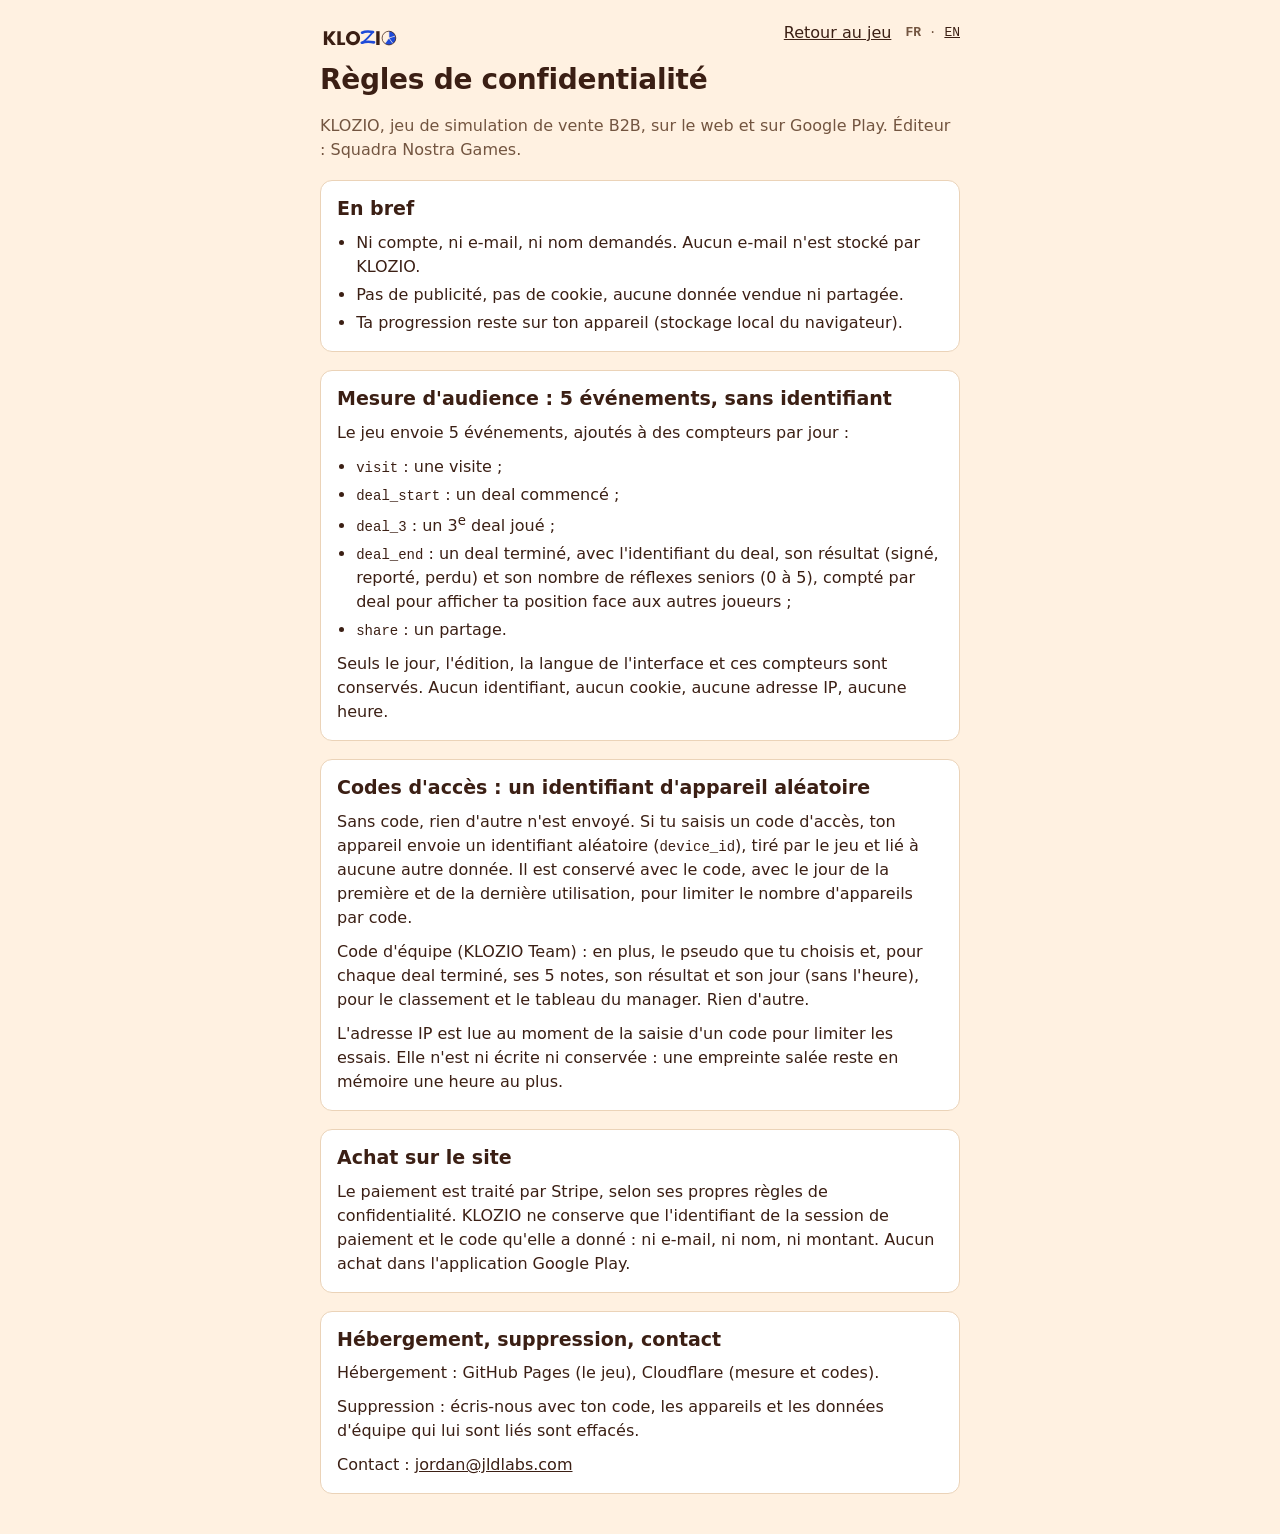
==== confidentialite/index.html @ aa786d2f "Publier le jeu (source 8d923de)" ====
<!doctype html>
<html lang="fr">
<head>
<meta charset="utf-8">
<meta name="viewport" content="width=device-width,initial-scale=1,viewport-fit=cover">
<title>KLOZIO · Règles de confidentialité</title>
<meta name="description" content="Règles de confidentialité de KLOZIO, jeu édité par Squadra Nostra Games.">
<meta name="theme-color" content="#FFF1E1">
<link rel="icon" href="../assets/icons/favicon-32.png" sizes="32x32">
<link rel="stylesheet" href="../src/ui/fonts.css">
<!-- Généré par scripts/confidentialite.js (npm run dist) depuis i18n/fr.json. -->
<style>
:root{--bg:#FFF1E1;--surface:#FFFFFF;--line:#EBD3B8;--fg:#3B1F14;--muted:#735540;--accent:#1F4BD8;
  --display:"Outfit",ui-sans-serif,system-ui,sans-serif;--body:"Inter",ui-sans-serif,system-ui,sans-serif;--mono:"IBM Plex Mono",ui-monospace,Menlo,monospace}
*{box-sizing:border-box}
html{-webkit-text-size-adjust:100%;text-size-adjust:100%}
body{margin:0;background:var(--bg);color:var(--fg);font:400 16px/1.5 var(--body);padding:0 max(16px,env(safe-area-inset-right,0px)) 0 max(16px,env(safe-area-inset-left,0px))}
main{max-width:640px;margin:0 auto;padding:20px 0 40px;display:flex;flex-direction:column;gap:18px}
h1{font:800 28px/1.15 var(--display);letter-spacing:-.01em;margin:0}
h2{font:700 19px/1.25 var(--display);margin:0}
p,ul{margin:0}
ul{padding-left:1.2em;display:flex;flex-direction:column;gap:4px}
a{color:var(--fg)}
code{font:500 14px/1.4 var(--mono)}
.top{display:flex;justify-content:space-between;align-items:center;gap:12px}
.top img{height:26px;width:auto;display:block}
.nav{display:flex;align-items:center;gap:14px}
.langs{font:500 13px/1.4 var(--mono);color:var(--muted)}
.card{background:var(--surface);border:1px solid var(--line);border-radius:12px;padding:16px;display:flex;flex-direction:column;gap:10px}
.muted{color:var(--muted)}
a:focus-visible{outline:3px solid var(--accent);outline-offset:2px}
</style>
</head>
<body>
<main>
  <div class="top"><a href="../"><img src="../public/brand/klozio_wordmark_chocolat_bleu.svg" alt="KLOZIO" width="130" height="26"></a><span class="nav"><a href="../">Retour au jeu</a><span class="langs"><b lang="fr">FR</b> · <a href="../en/confidentialite/" lang="en" hreflang="en">EN</a></span></span></div>
  <h1>Règles de confidentialité</h1>
  <p class="muted">KLOZIO, jeu de simulation de vente B2B, sur le web et sur Google Play. Éditeur : Squadra Nostra Games.</p>
  <section class="card">
    <h2>En bref</h2>
    <ul>
      <li>Ni compte, ni e-mail, ni nom demandés. Aucun e-mail n'est stocké par KLOZIO.</li>
      <li>Pas de publicité, pas de cookie, aucune donnée vendue ni partagée.</li>
      <li>Ta progression reste sur ton appareil (stockage local du navigateur).</li>
    </ul>
  </section>
  <section class="card">
    <h2>Mesure d'audience : 5 événements, sans identifiant</h2>
    <p>Le jeu envoie 5 événements, ajoutés à des compteurs par jour :</p>
    <ul>
      <li><code>visit</code> : une visite ;</li>
      <li><code>deal_start</code> : un deal commencé ;</li>
      <li><code>deal_3</code> : un 3<sup>e</sup> deal joué ;</li>
      <li><code>deal_end</code> : un deal terminé, avec l'identifiant du deal, son résultat (signé, reporté, perdu) et son nombre de réflexes seniors (0 à 5), compté par deal pour afficher ta position face aux autres joueurs ;</li>
      <li><code>share</code> : un partage.</li>
    </ul>
    <p>Seuls le jour, l'édition, la langue de l'interface et ces compteurs sont conservés. Aucun identifiant, aucun cookie, aucune adresse IP, aucune heure.</p>
  </section>
  <section class="card">
    <h2>Codes d'accès : un identifiant d'appareil aléatoire</h2>
    <p>Sans code, rien d'autre n'est envoyé. Si tu saisis un code d'accès, ton appareil envoie un identifiant aléatoire (<code>device_id</code>), tiré par le jeu et lié à aucune autre donnée. Il est conservé avec le code, avec le jour de la première et de la dernière utilisation, pour limiter le nombre d'appareils par code.</p>
    <p>Code d'équipe (KLOZIO Team) : en plus, le pseudo que tu choisis et, pour chaque deal terminé, ses 5 notes, son résultat et son jour (sans l'heure), pour le classement et le tableau du manager. Rien d'autre.</p>
    <p>L'adresse IP est lue au moment de la saisie d'un code pour limiter les essais. Elle n'est ni écrite ni conservée : une empreinte salée reste en mémoire une heure au plus.</p>
  </section>
  <section class="card">
    <h2>Achat sur le site</h2>
    <p>Le paiement est traité par Stripe, selon ses propres règles de confidentialité. KLOZIO ne conserve que l'identifiant de la session de paiement et le code qu'elle a donné : ni e-mail, ni nom, ni montant. Aucun achat dans l'application Google Play.</p>
  </section>
  <section class="card">
    <h2>Hébergement, suppression, contact</h2>
    <p>Hébergement : GitHub Pages (le jeu), Cloudflare (mesure et codes).</p>
    <p>Suppression : écris-nous avec ton code, les appareils et les données d'équipe qui lui sont liés sont effacés.</p>
    <p>Contact : <a href="mailto:jordan@jldlabs.com?subject=KLOZIO%20confidentialit%C3%A9">jordan@jldlabs.com</a></p>
  </section>
</main>
</body>
</html>
---- src/ui/fonts.css ----
/* Polices embarquées (SIL OFL 1.1, licences dans assets/fonts/), sous-ensemble latin, tirées de Google Fonts.
   M8 v2 : Outfit 800 (titres, scores), Inter 400/500 (corps), IBM Plex Mono 500 (chiffres, codes). Rien d'autre. */
@font-face{font-family:"Outfit";font-style:normal;font-weight:800;font-display:swap;
  src:url("../../assets/fonts/outfit-latin.woff2") format("woff2")}
@font-face{font-family:"Inter";font-style:normal;font-weight:400 500;font-display:swap;
  src:url("../../assets/fonts/inter-latin.woff2") format("woff2")}
@font-face{font-family:"IBM Plex Mono";font-style:normal;font-weight:500;font-display:swap;
  src:url("../../assets/fonts/ibm-plex-mono-500-latin.woff2") format("woff2")}
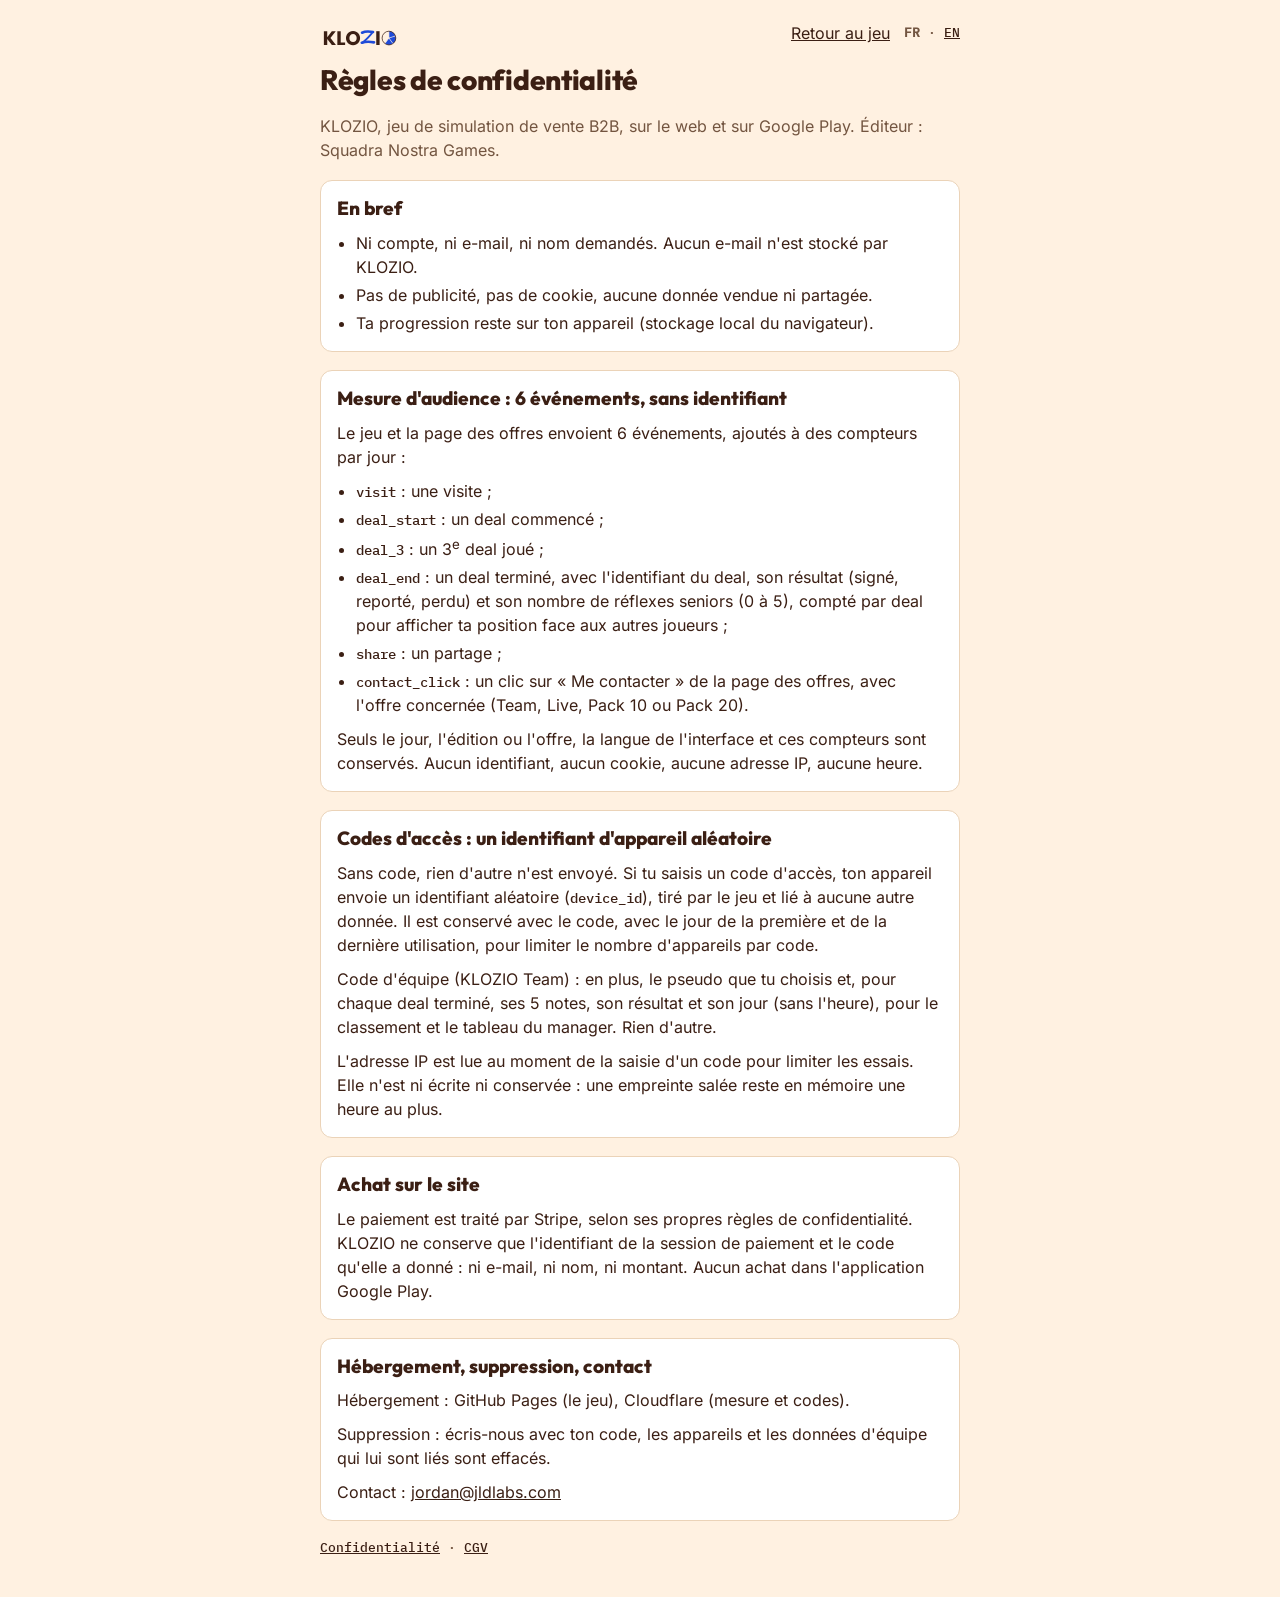
==== commit 74e3c7bc: "Publier le jeu (source 56c605c)" ====
--- a/confidentialite/index.html
+++ b/confidentialite/index.html
@@ -28,6 +28,7 @@
 .langs{font:500 13px/1.4 var(--mono);color:var(--muted)}
 .card{background:var(--surface);border:1px solid var(--line);border-radius:12px;padding:16px;display:flex;flex-direction:column;gap:10px}
 .muted{color:var(--muted)}
+.foot{font:500 13px/1.4 var(--mono);color:var(--muted)}
 a:focus-visible{outline:3px solid var(--accent);outline-offset:2px}
 </style>
 </head>
@@ -45,16 +46,17 @@
     </ul>
   </section>
   <section class="card">
-    <h2>Mesure d'audience : 5 événements, sans identifiant</h2>
-    <p>Le jeu envoie 5 événements, ajoutés à des compteurs par jour :</p>
+    <h2>Mesure d'audience : 6 événements, sans identifiant</h2>
+    <p>Le jeu et la page des offres envoient 6 événements, ajoutés à des compteurs par jour :</p>
     <ul>
       <li><code>visit</code> : une visite ;</li>
       <li><code>deal_start</code> : un deal commencé ;</li>
       <li><code>deal_3</code> : un 3<sup>e</sup> deal joué ;</li>
       <li><code>deal_end</code> : un deal terminé, avec l'identifiant du deal, son résultat (signé, reporté, perdu) et son nombre de réflexes seniors (0 à 5), compté par deal pour afficher ta position face aux autres joueurs ;</li>
-      <li><code>share</code> : un partage.</li>
+      <li><code>share</code> : un partage ;</li>
+      <li><code>contact_click</code> : un clic sur « Me contacter » de la page des offres, avec l'offre concernée (Team, Live, Pack 10 ou Pack 20).</li>
     </ul>
-    <p>Seuls le jour, l'édition, la langue de l'interface et ces compteurs sont conservés. Aucun identifiant, aucun cookie, aucune adresse IP, aucune heure.</p>
+    <p>Seuls le jour, l'édition ou l'offre, la langue de l'interface et ces compteurs sont conservés. Aucun identifiant, aucun cookie, aucune adresse IP, aucune heure.</p>
   </section>
   <section class="card">
     <h2>Codes d'accès : un identifiant d'appareil aléatoire</h2>
@@ -72,6 +74,7 @@
     <p>Suppression : écris-nous avec ton code, les appareils et les données d'équipe qui lui sont liés sont effacés.</p>
     <p>Contact : <a href="mailto:jordan@jldlabs.com?subject=KLOZIO%20confidentialit%C3%A9">jordan@jldlabs.com</a></p>
   </section>
+  <p class="foot"><a href="../confidentialite/">Confidentialité</a> · <a href="../cgv/">CGV</a></p>
 </main>
 </body>
 </html>
--- a/src/ui/fonts.css
+++ b/src/ui/fonts.css
@@ -1,5 +1,8 @@
 /* Polices embarquées (SIL OFL 1.1, licences dans assets/fonts/), sous-ensemble latin, tirées de Google Fonts.
-   M8 v2 : Outfit 800 (titres, scores), Inter 400/500 (corps), IBM Plex Mono 500 (chiffres, codes). Rien d'autre. */
+   M8 v2 : Outfit 800 (titres, scores), Inter 400/500 (corps), IBM Plex Mono 500 (chiffres, codes). Rien d'autre.
+   M22 : sous-ensemble des caractères affichés (latin de base, Latin-1, œ, guillemets, tirets, €, flèches, ≤ ≥) et
+   Inter réduite à la plage de graisse 400–500 déclarée ici (48 → 27 Ko), avec fontTools, hors du dépôt :
+   fonttools varLib.instancer inter.woff2 wght=400:500, puis pyftsubset --layout-features='*' --flavor=woff2. */
 @font-face{font-family:"Outfit";font-style:normal;font-weight:800;font-display:swap;
   src:url("../../assets/fonts/outfit-latin.woff2") format("woff2")}
 @font-face{font-family:"Inter";font-style:normal;font-weight:400 500;font-display:swap;
